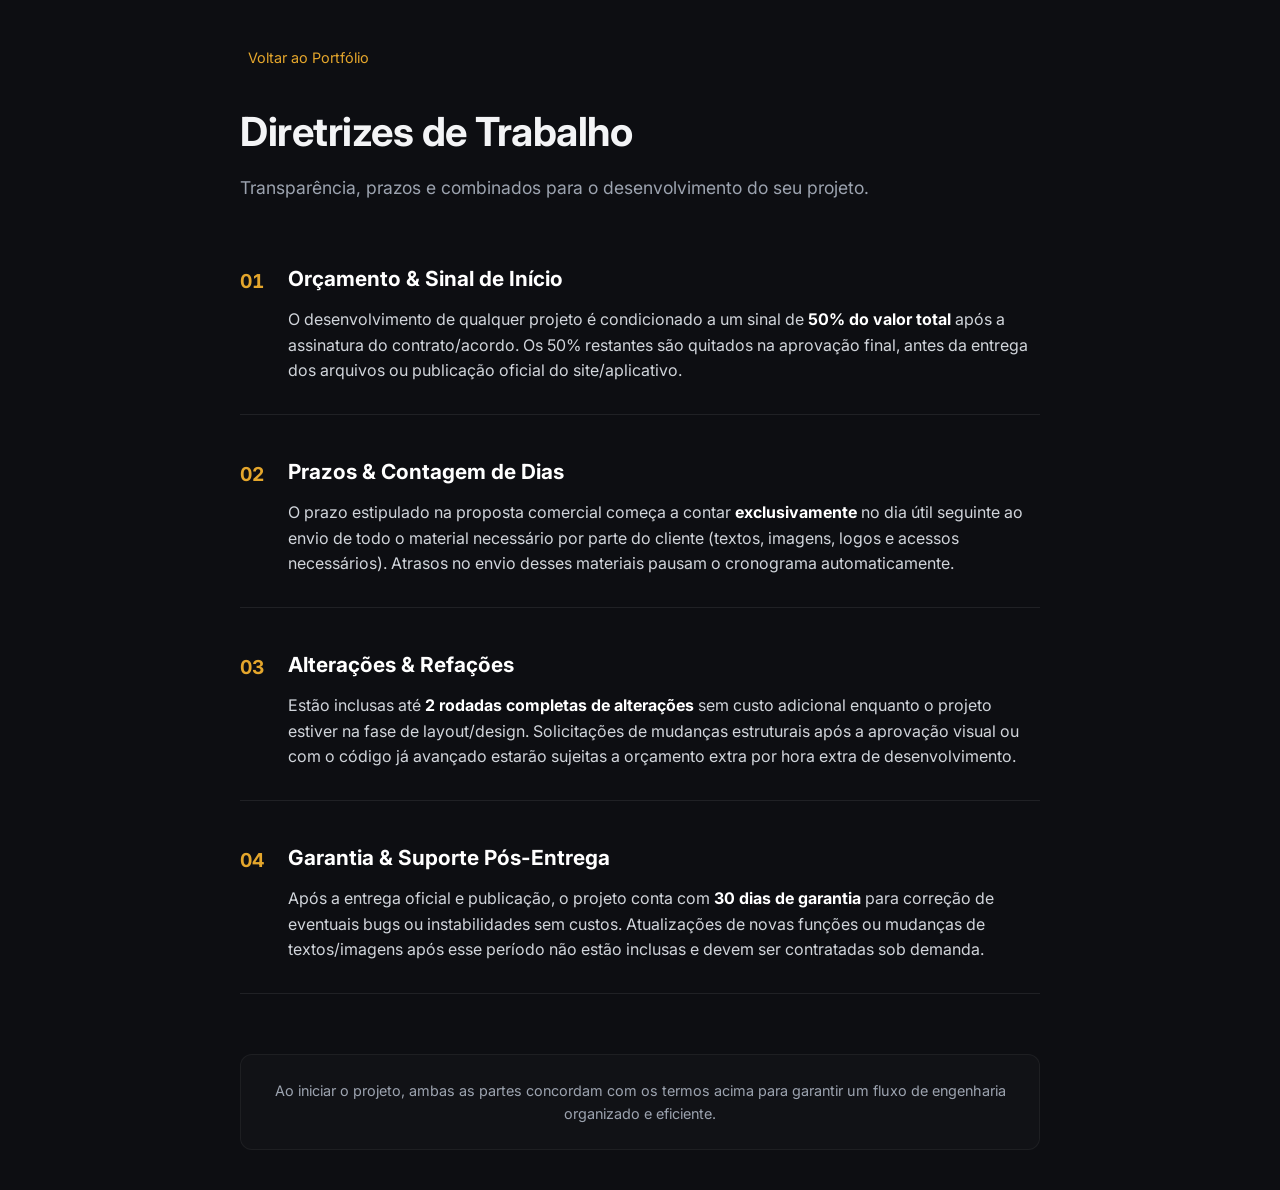
==== pages/termos.html @ 4546dbed "portfólio atualizado" ====
<!DOCTYPE html>
<html lang="pt-BR">

<head>
    <meta charset="UTF-8">
    <meta name="viewport" content="width=device-width, initial-scale=1.0">
    <title>Termos de Alinhamento & Processo de Trabalho</title>
    
    <link rel="preconnect" href="https://fonts.googleapis.com">
    <link rel="preconnect" href="https://fonts.gstatic.com" crossorigin>
    <link href="https://fonts.googleapis.com/css2?family=Inter:wght@400;700&display=swap" rel="stylesheet">
    <link rel="stylesheet" href="../estilo/termos.css">
</head>

<body>

    <main class="container-termos">
        <header class="topo-termos">
            <a href="../index.html" class="btn-voltar"><i class="fas fa-arrow-left"></i> Voltar ao Portfólio</a>
            <h1>Diretrizes de Trabalho</h1>
            <p>Transparência, prazos e combinados para o desenvolvimento do seu projeto.</p>
        </header>

        <section class="conteudo-termos">
            <div class="bloco-termo">
                <div class="prefixo-termo">01</div>
                <div class="texto-termo">
                    <h3>Orçamento & Sinal de Início</h3>
                    <p>O desenvolvimento de qualquer projeto é condicionado a um sinal de <strong>50% do valor total</strong> após a assinatura do contrato/acordo. Os 50% restantes são quitados na aprovação final, antes da entrega dos arquivos ou publicação oficial do site/aplicativo.</p>
                </div>
            </div>

            <div class="bloco-termo">
                <div class="prefixo-termo">02</div>
                <div class="texto-termo">
                    <h3>Prazos & Contagem de Dias</h3>
                    <p>O prazo estipulado na proposta comercial começa a contar <strong>exclusivamente</strong> no dia útil seguinte ao envio de todo o material necessário por parte do cliente (textos, imagens, logos e acessos necessários). Atrasos no envio desses materiais pausam o cronograma automaticamente.</p>
                </div>
            </div>

            <div class="bloco-termo">
                <div class="prefixo-termo">03</div>
                <div class="texto-termo">
                    <h3>Alterações & Refações</h3>
                    <p>Estão inclusas até <strong>2 rodadas completas de alterações</strong> sem custo adicional enquanto o projeto estiver na fase de layout/design. Solicitações de mudanças estruturais após a aprovação visual ou com o código já avançado estarão sujeitas a orçamento extra por hora extra de desenvolvimento.</p>
                </div>
            </div>

            <div class="bloco-termo">
                <div class="prefixo-termo">04</div>
                <div class="texto-termo">
                    <h3>Garantia & Suporte Pós-Entrega</h3>
                    <p>Após a entrega oficial e publicação, o projeto conta com <strong>30 dias de garantia</strong> para correção de eventuais bugs ou instabilidades sem custos. Atualizações de novas funções ou mudanças de textos/imagens após esse período não estão inclusas e devem ser contratadas sob demanda.</p>
                </div>
            </div>
        </section>

        <footer class="rodape-termos">
            <p>Ao iniciar o projeto, ambas as partes concordam com os termos acima para garantir um fluxo de engenharia organizado e eficiente.</p>
        </footer>
    </main>

</body>

</html>
</html>
---- estilo/termos.css ----
@charset "UTF-8";

* {
    margin: 0;
    padding: 0;
    box-sizing: border-box;
    font-family: 'Inter', sans-serif;
    /* Mude para a fonte do seu portfólio */
}

body {
    background-color: #0d0e12;
    /* Um tom dark limpo */
    color: #f3f4f6;
    line-height: 1.6;
    padding: 40px 20px;
}

.container-termos {
    max-width: 800px;
    margin: 0 auto;
}

.topo-termos {
    margin-bottom: 60px;
}

.btn-voltar {
    display: inline-flex;
    align-items: center;
    gap: 8px;
    color: #e4a62c;
    /* Cor de destaque/ouro */
    text-decoration: none;
    font-size: 0.9rem;
    margin-bottom: 30px;
    transition: transform 0.2s ease;
}

.btn-voltar:hover {
    transform: translateX(-4px);
}

.topo-termos h1 {
    font-size: 2.5rem;
    font-weight: 700;
    margin-bottom: 10px;
    letter-spacing: -0.5px;
}

.topo-termos p {
    color: #9ca3af;
    font-size: 1.1rem;
}

/* Lista de Termos Estilizada */
.conteudo-termos {
    display: flex;
    flex-direction: column;
    gap: 40px;
}

.bloco-termo {
    display: flex;
    gap: 24px;
    padding-bottom: 30px;
    border-bottom: 1px solid rgba(255, 255, 255, 0.08);
}

.prefixo-termo {
    font-size: 1.2rem;
    font-weight: 700;
    color: #e4a62c;
    /* Cor de destaque */
    font-variant-numeric: tabular-nums;
    padding-top: 4px;
}

.texto-termo h3 {
    font-size: 1.3rem;
    margin-bottom: 12px;
    color: #ffffff;
}

.texto-termo p {
    color: #d1d5db;
    font-size: 1rem;
}

.texto-termo strong {
    color: #ffffff;
}

.rodape-termos {
    margin-top: 60px;
    padding: 24px;
    background: rgba(255, 255, 255, 0.02);
    border-radius: 12px;
    border: 1px solid rgba(255, 255, 255, 0.05);
}

.rodape-termos p {
    font-size: 0.9rem;
    color: #9ca3af;
    text-align: center;
}

/* Responsividade Básica para Celular */
@media (max-width: 600px) {
    .bloco-termo {
        flex-direction: column;
        gap: 8px;
    }

    .topo-termos h1 {
        font-size: 2rem;
    }
}
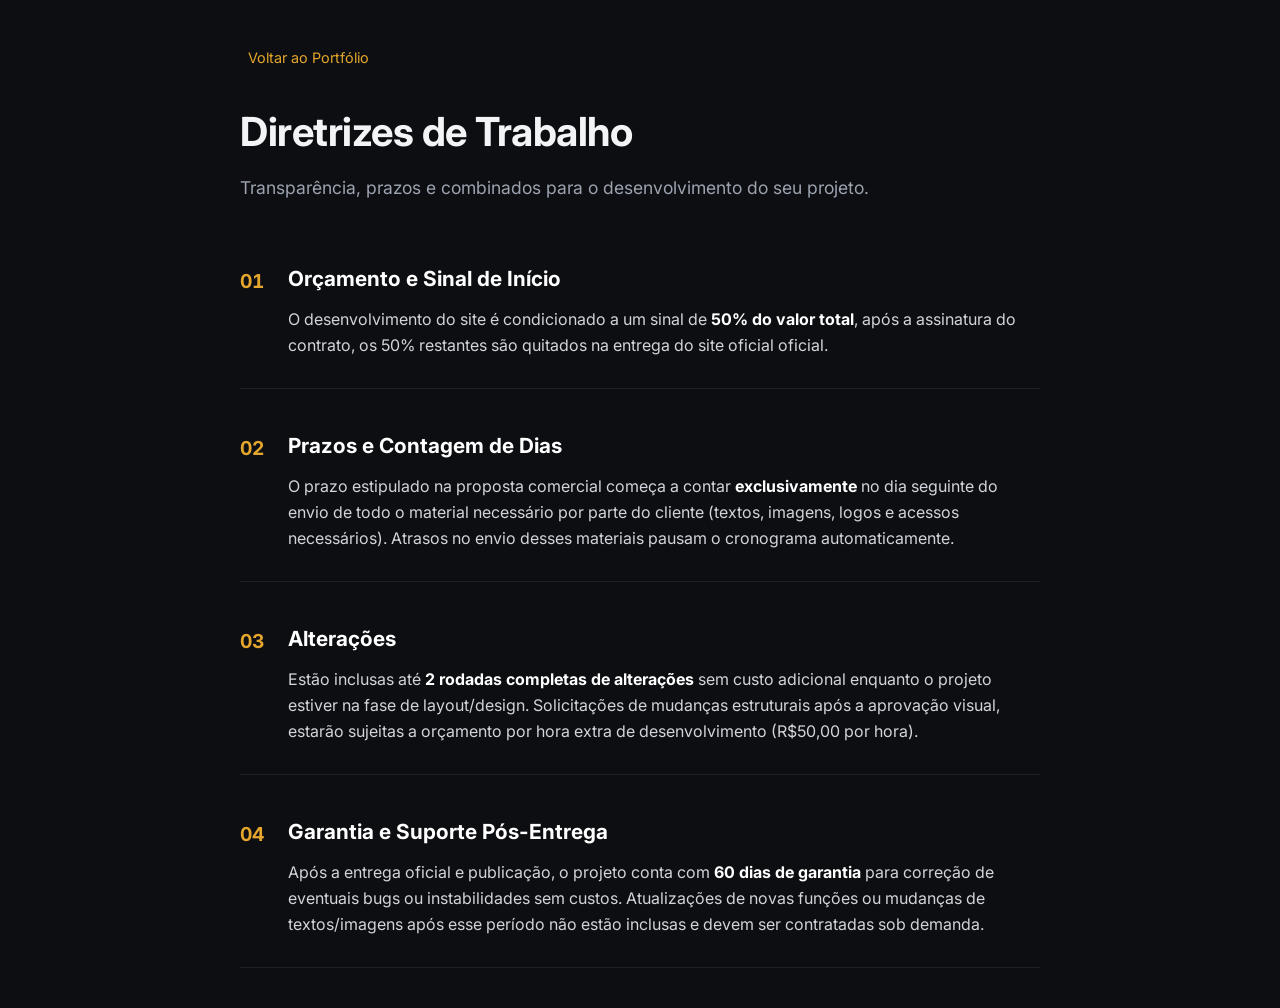
==== commit de642dea: "site atualizado." ====
--- a/pages/termos.html
+++ b/pages/termos.html
@@ -25,42 +25,38 @@
             <div class="bloco-termo">
                 <div class="prefixo-termo">01</div>
                 <div class="texto-termo">
-                    <h3>Orçamento & Sinal de Início</h3>
-                    <p>O desenvolvimento de qualquer projeto é condicionado a um sinal de <strong>50% do valor total</strong> após a assinatura do contrato/acordo. Os 50% restantes são quitados na aprovação final, antes da entrega dos arquivos ou publicação oficial do site/aplicativo.</p>
+                    <h3>Orçamento e Sinal de Início</h3>
+                    <p>O desenvolvimento do site é condicionado a um sinal de <strong>50% do valor total</strong>, após a assinatura do contrato, os 50% restantes são quitados na entrega do site oficial oficial.</p>
                 </div>
             </div>
 
             <div class="bloco-termo">
                 <div class="prefixo-termo">02</div>
                 <div class="texto-termo">
-                    <h3>Prazos & Contagem de Dias</h3>
-                    <p>O prazo estipulado na proposta comercial começa a contar <strong>exclusivamente</strong> no dia útil seguinte ao envio de todo o material necessário por parte do cliente (textos, imagens, logos e acessos necessários). Atrasos no envio desses materiais pausam o cronograma automaticamente.</p>
+                    <h3>Prazos e Contagem de Dias</h3>
+                    <p>O prazo estipulado na proposta comercial começa a contar <strong>exclusivamente</strong> no dia seguinte do envio de todo o material necessário por parte do cliente (textos, imagens, logos e acessos necessários). Atrasos no envio desses materiais pausam o cronograma automaticamente.</p>
                 </div>
             </div>
 
             <div class="bloco-termo">
                 <div class="prefixo-termo">03</div>
                 <div class="texto-termo">
-                    <h3>Alterações & Refações</h3>
-                    <p>Estão inclusas até <strong>2 rodadas completas de alterações</strong> sem custo adicional enquanto o projeto estiver na fase de layout/design. Solicitações de mudanças estruturais após a aprovação visual ou com o código já avançado estarão sujeitas a orçamento extra por hora extra de desenvolvimento.</p>
+                    <h3>Alterações</h3>
+                    <p>Estão inclusas até <strong>2 rodadas completas de alterações</strong> sem custo adicional enquanto o projeto estiver na fase de layout/design. Solicitações de mudanças estruturais após a aprovação visual, estarão sujeitas a orçamento por hora extra de desenvolvimento (R$50,00 por hora).</p>
                 </div>
             </div>
 
             <div class="bloco-termo">
                 <div class="prefixo-termo">04</div>
                 <div class="texto-termo">
-                    <h3>Garantia & Suporte Pós-Entrega</h3>
-                    <p>Após a entrega oficial e publicação, o projeto conta com <strong>30 dias de garantia</strong> para correção de eventuais bugs ou instabilidades sem custos. Atualizações de novas funções ou mudanças de textos/imagens após esse período não estão inclusas e devem ser contratadas sob demanda.</p>
+                    <h3>Garantia e Suporte Pós-Entrega</h3>
+                    <p>Após a entrega oficial e publicação, o projeto conta com <strong>60 dias de garantia</strong> para correção de eventuais bugs ou instabilidades sem custos. Atualizações de novas funções ou mudanças de textos/imagens após esse período não estão inclusas e devem ser contratadas sob demanda.</p>
                 </div>
             </div>
+
         </section>
-
-        <footer class="rodape-termos">
-            <p>Ao iniciar o projeto, ambas as partes concordam com os termos acima para garantir um fluxo de engenharia organizado e eficiente.</p>
-        </footer>
     </main>
 
 </body>
 
-</html>
 </html>
--- a/estilo/termos.css
+++ b/estilo/termos.css
@@ -91,20 +91,6 @@
     color: #ffffff;
 }
 
-.rodape-termos {
-    margin-top: 60px;
-    padding: 24px;
-    background: rgba(255, 255, 255, 0.02);
-    border-radius: 12px;
-    border: 1px solid rgba(255, 255, 255, 0.05);
-}
-
-.rodape-termos p {
-    font-size: 0.9rem;
-    color: #9ca3af;
-    text-align: center;
-}
-
 /* Responsividade Básica para Celular */
 @media (max-width: 600px) {
     .bloco-termo {
